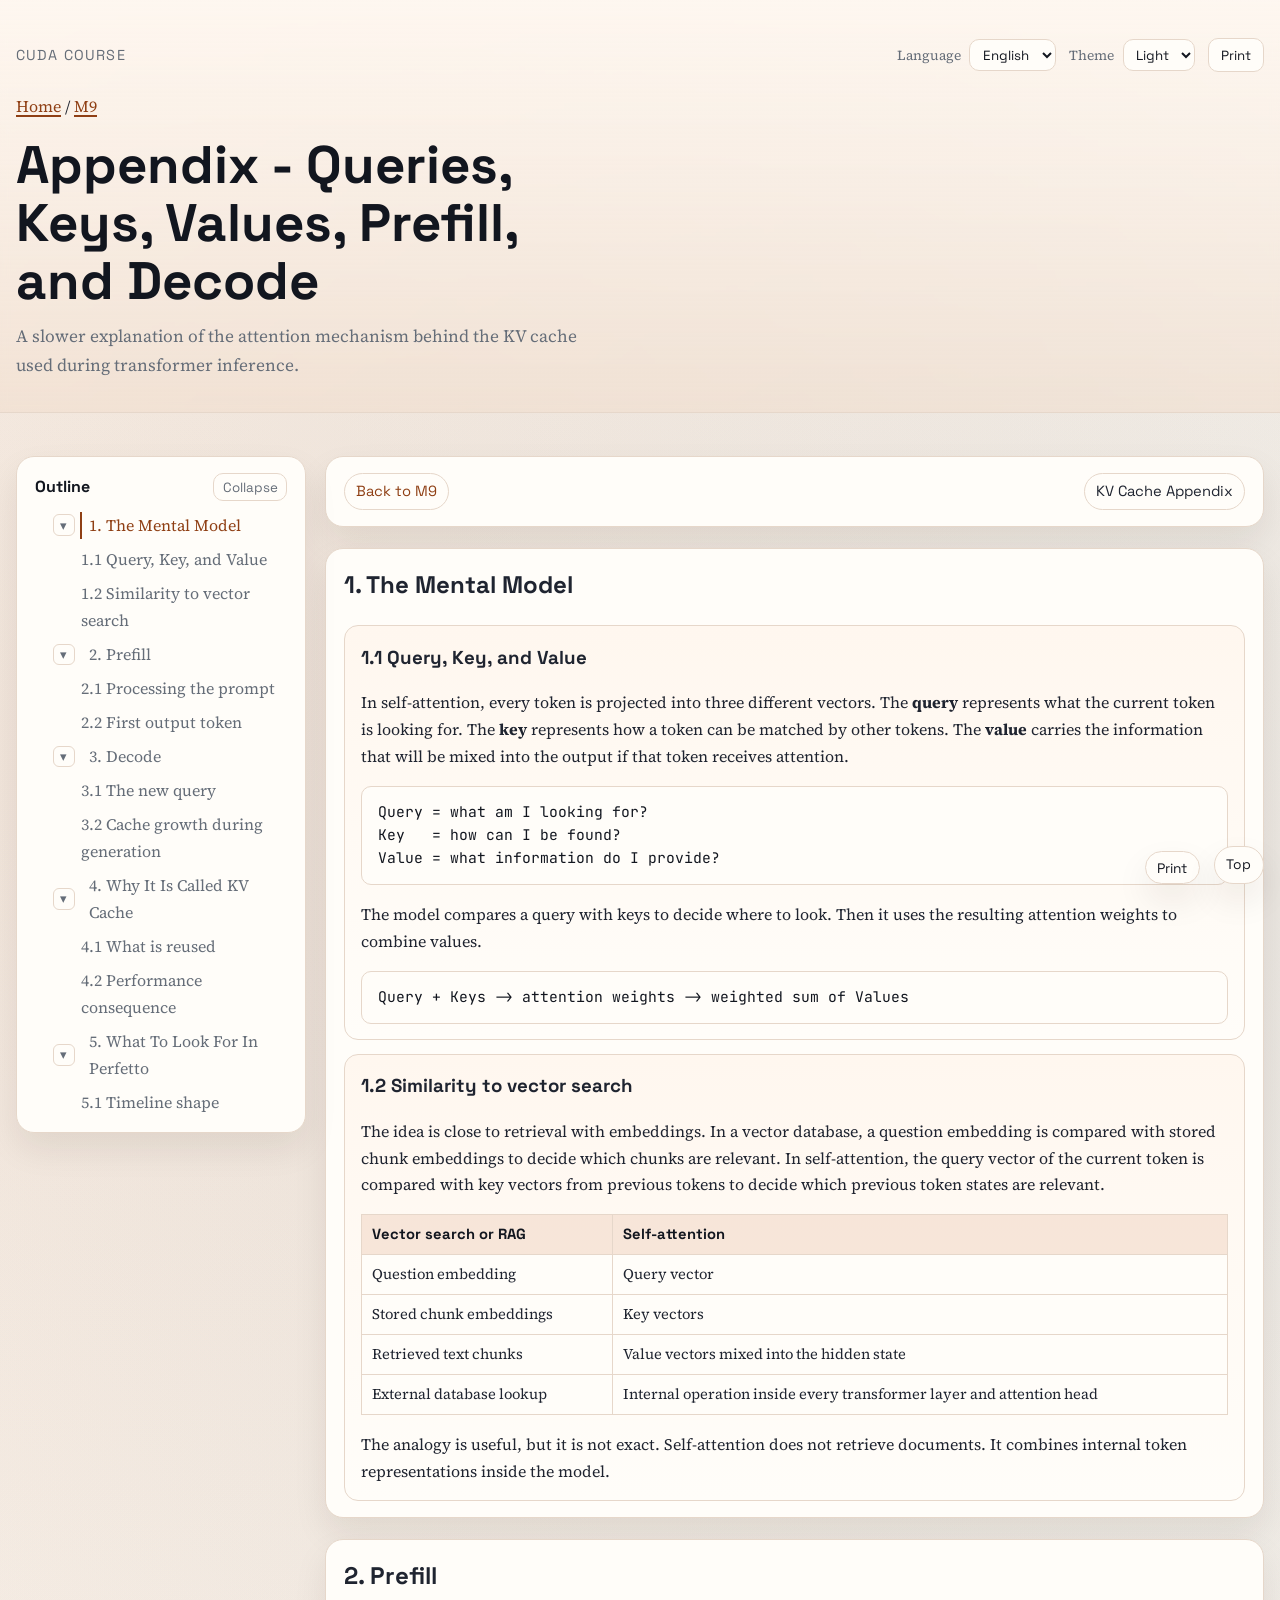
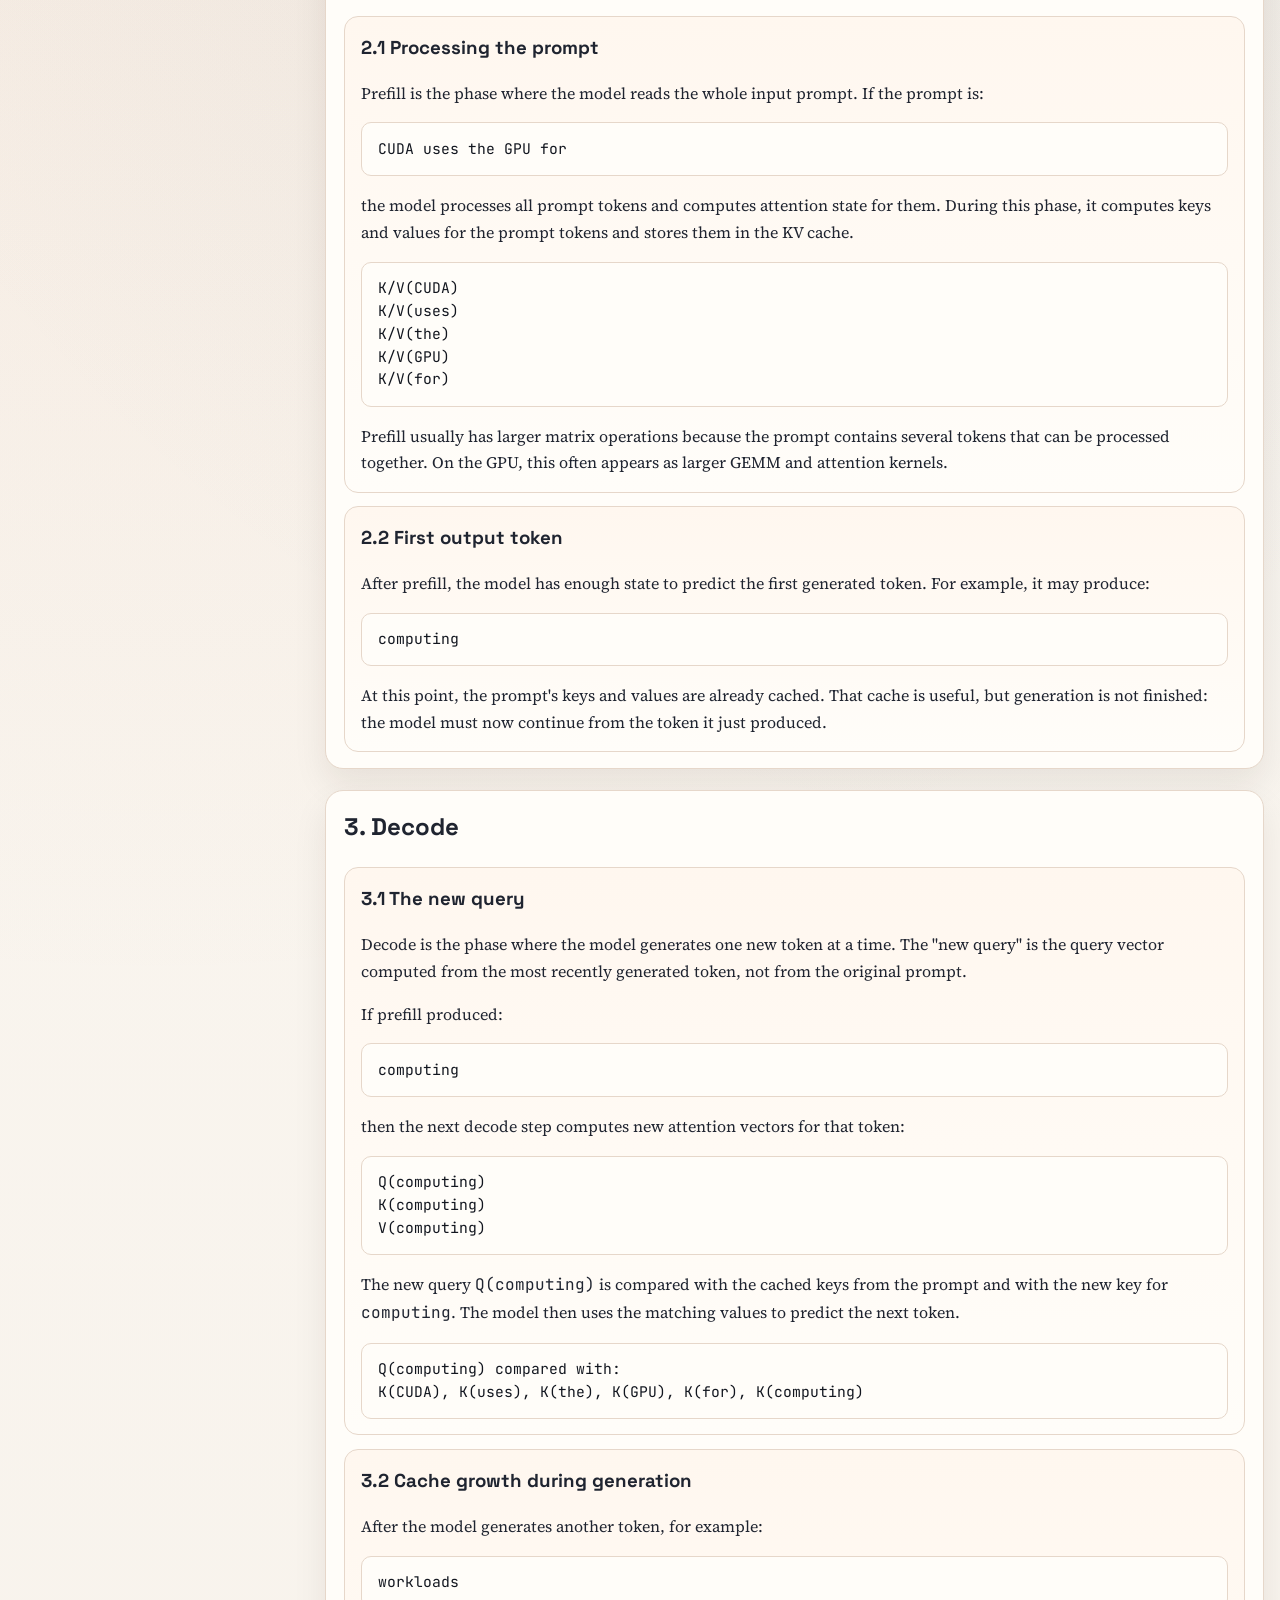
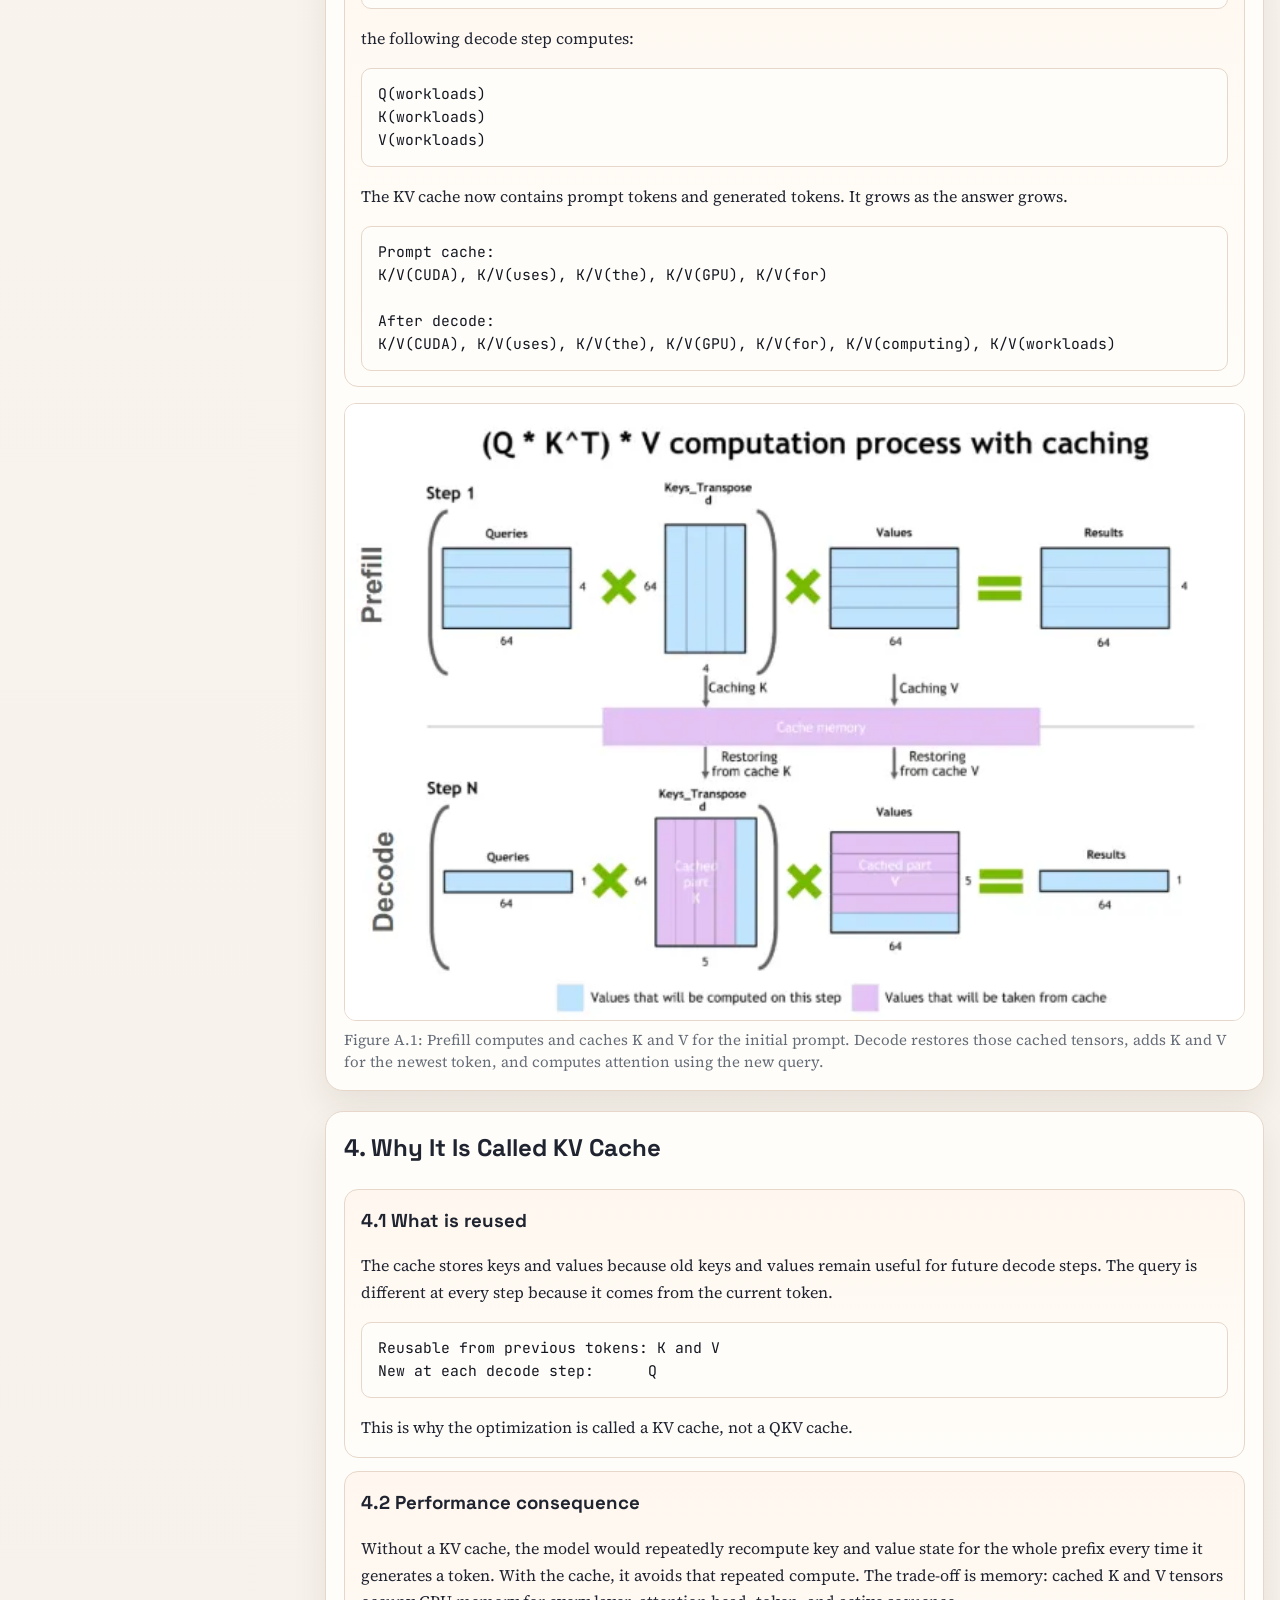
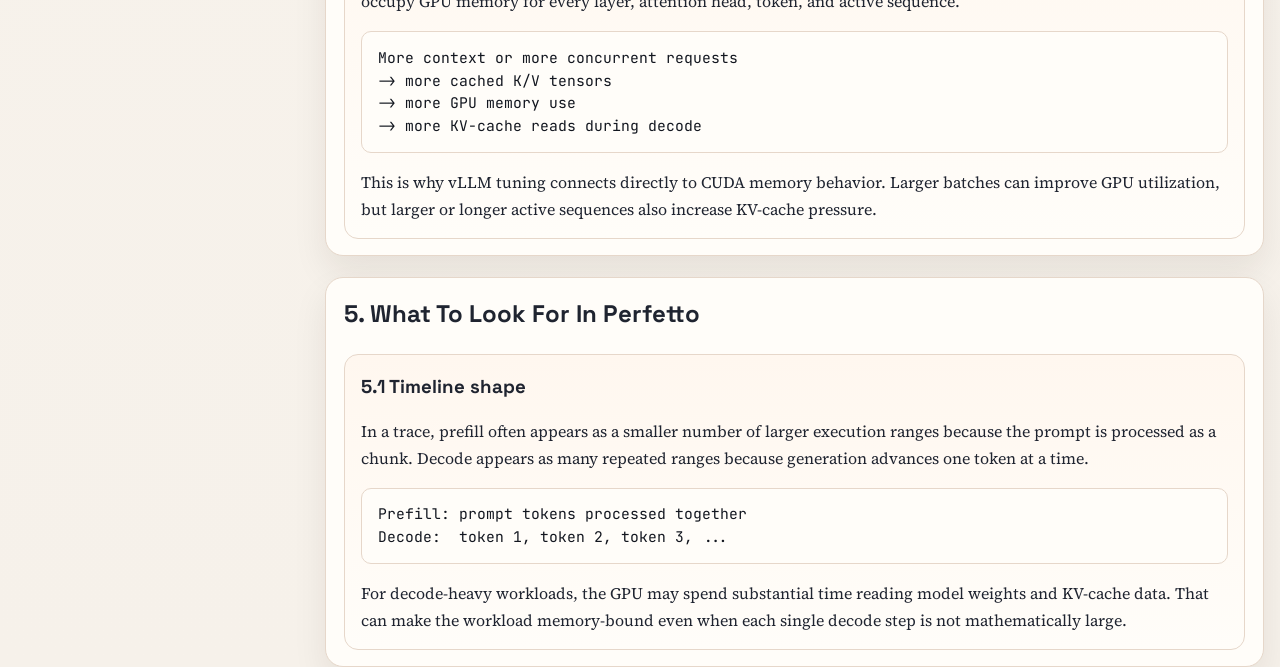
==== site/appendices/kv-cache.html @ 832a28fa "Expand CUDA course vLLM cost and profiling exercises" ====
<!DOCTYPE html>
<html lang="en">
<head>
  <meta charset="utf-8">
  <meta name="viewport" content="width=device-width, initial-scale=1">
  <title>Appendix - Queries, Keys, Values, Prefill, and Decode</title>
  <link rel="preconnect" href="https://fonts.googleapis.com">
  <link rel="preconnect" href="https://fonts.gstatic.com" crossorigin>
  <link href="https://fonts.googleapis.com/css2?family=JetBrains+Mono:wght@400;600&family=Space+Grotesk:wght@400;500;700&family=Source+Serif+4:opsz,wght@8..60,400;8..60,600&display=swap" rel="stylesheet">
  <link rel="stylesheet" href="../assets/css/site.css">
  <script defer src="../assets/js/site.js"></script>
</head>
<body id="top" data-page-lang="en">
  <div id="google_translate_element" class="translate-host" aria-hidden="true"></div>
  <header class="site-header">
    <div class="shell">
      <section class="hero">
        <p><a href="../index.html">Home</a> / <a href="../chapters/chapter-09.html">M9</a></p>
        <h1>Appendix - Queries, Keys, Values, Prefill, and Decode</h1>
        <p class="hero-copy">A slower explanation of the attention mechanism behind the KV cache used during transformer inference.</p>
      </section>
    </div>
  </header>
  <main class="shell module-layout">
    <aside class="panel outline-panel" aria-label="Appendix outline"><nav id="outline-nav"></nav></aside>
    <article class="module-main">
      <section class="panel"><nav class="module-nav" aria-label="Appendix navigation"><a href="../chapters/chapter-09.html">Back to M9</a><span>KV Cache Appendix</span></nav></section>

      <section class="panel">
        <h2>1. The Mental Model</h2>
        <article class="subtopic"><h3>1.1 Query, Key, and Value</h3><p>In self-attention, every token is projected into three different vectors. The <strong>query</strong> represents what the current token is looking for. The <strong>key</strong> represents how a token can be matched by other tokens. The <strong>value</strong> carries the information that will be mixed into the output if that token receives attention.</p><pre class="code-listing"><code>Query = what am I looking for?
Key   = how can I be found?
Value = what information do I provide?</code></pre><p>The model compares a query with keys to decide where to look. Then it uses the resulting attention weights to combine values.</p><pre class="code-listing"><code>Query + Keys -> attention weights -> weighted sum of Values</code></pre></article>

        <article class="subtopic"><h3>1.2 Similarity to vector search</h3><p>The idea is close to retrieval with embeddings. In a vector database, a question embedding is compared with stored chunk embeddings to decide which chunks are relevant. In self-attention, the query vector of the current token is compared with key vectors from previous tokens to decide which previous token states are relevant.</p><div class="table-scroll"><table class="data-table"><thead><tr><th>Vector search or RAG</th><th>Self-attention</th></tr></thead><tbody><tr><td>Question embedding</td><td>Query vector</td></tr><tr><td>Stored chunk embeddings</td><td>Key vectors</td></tr><tr><td>Retrieved text chunks</td><td>Value vectors mixed into the hidden state</td></tr><tr><td>External database lookup</td><td>Internal operation inside every transformer layer and attention head</td></tr></tbody></table></div><p>The analogy is useful, but it is not exact. Self-attention does not retrieve documents. It combines internal token representations inside the model.</p></article>
      </section>

      <section class="panel">
        <h2>2. Prefill</h2>
        <article class="subtopic"><h3>2.1 Processing the prompt</h3><p>Prefill is the phase where the model reads the whole input prompt. If the prompt is:</p><pre class="code-listing"><code>CUDA uses the GPU for</code></pre><p>the model processes all prompt tokens and computes attention state for them. During this phase, it computes keys and values for the prompt tokens and stores them in the KV cache.</p><pre class="code-listing"><code>K/V(CUDA)
K/V(uses)
K/V(the)
K/V(GPU)
K/V(for)</code></pre><p>Prefill usually has larger matrix operations because the prompt contains several tokens that can be processed together. On the GPU, this often appears as larger GEMM and attention kernels.</p></article>

        <article class="subtopic"><h3>2.2 First output token</h3><p>After prefill, the model has enough state to predict the first generated token. For example, it may produce:</p><pre class="code-listing"><code>computing</code></pre><p>At this point, the prompt's keys and values are already cached. That cache is useful, but generation is not finished: the model must now continue from the token it just produced.</p></article>
      </section>

      <section class="panel">
        <h2>3. Decode</h2>
        <article class="subtopic"><h3>3.1 The new query</h3><p>Decode is the phase where the model generates one new token at a time. The "new query" is the query vector computed from the most recently generated token, not from the original prompt.</p><p>If prefill produced:</p><pre class="code-listing"><code>computing</code></pre><p>then the next decode step computes new attention vectors for that token:</p><pre class="code-listing"><code>Q(computing)
K(computing)
V(computing)</code></pre><p>The new query <code>Q(computing)</code> is compared with the cached keys from the prompt and with the new key for <code>computing</code>. The model then uses the matching values to predict the next token.</p><pre class="code-listing"><code>Q(computing) compared with:
K(CUDA), K(uses), K(the), K(GPU), K(for), K(computing)</code></pre></article>

        <article class="subtopic"><h3>3.2 Cache growth during generation</h3><p>After the model generates another token, for example:</p><pre class="code-listing"><code>workloads</code></pre><p>the following decode step computes:</p><pre class="code-listing"><code>Q(workloads)
K(workloads)
V(workloads)</code></pre><p>The KV cache now contains prompt tokens and generated tokens. It grows as the answer grows.</p><pre class="code-listing"><code>Prompt cache:
K/V(CUDA), K/V(uses), K/V(the), K/V(GPU), K/V(for)

After decode:
K/V(CUDA), K/V(uses), K/V(the), K/V(GPU), K/V(for), K/V(computing), K/V(workloads)</code></pre></article>

        <figure class="module-figure" data-zoomable><img src="../assets/images/m9-kv-cache-prefill-decode.webp" alt="Diagram comparing attention computation with KV caching during prefill and decode. Prefill computes full query, key, and value tensors and stores K and V in cache memory; decode restores cached K and V and computes attention for one new query token."><figcaption>Figure A.1: Prefill computes and caches K and V for the initial prompt. Decode restores those cached tensors, adds K and V for the newest token, and computes attention using the new query.</figcaption></figure>
      </section>

      <section class="panel">
        <h2>4. Why It Is Called KV Cache</h2>
        <article class="subtopic"><h3>4.1 What is reused</h3><p>The cache stores keys and values because old keys and values remain useful for future decode steps. The query is different at every step because it comes from the current token.</p><pre class="code-listing"><code>Reusable from previous tokens: K and V
New at each decode step:      Q</code></pre><p>This is why the optimization is called a KV cache, not a QKV cache.</p></article>

        <article class="subtopic"><h3>4.2 Performance consequence</h3><p>Without a KV cache, the model would repeatedly recompute key and value state for the whole prefix every time it generates a token. With the cache, it avoids that repeated compute. The trade-off is memory: cached K and V tensors occupy GPU memory for every layer, attention head, token, and active sequence.</p><pre class="code-listing"><code>More context or more concurrent requests
-> more cached K/V tensors
-> more GPU memory use
-> more KV-cache reads during decode</code></pre><p>This is why vLLM tuning connects directly to CUDA memory behavior. Larger batches can improve GPU utilization, but larger or longer active sequences also increase KV-cache pressure.</p></article>
      </section>

      <section class="panel">
        <h2>5. What To Look For In Perfetto</h2>
        <article class="subtopic"><h3>5.1 Timeline shape</h3><p>In a trace, prefill often appears as a smaller number of larger execution ranges because the prompt is processed as a chunk. Decode appears as many repeated ranges because generation advances one token at a time.</p><pre class="code-listing"><code>Prefill: prompt tokens processed together
Decode:  token 1, token 2, token 3, ...</code></pre><p>For decode-heavy workloads, the GPU may spend substantial time reading model weights and KV-cache data. That can make the workload memory-bound even when each single decode step is not mathematically large.</p></article>
      </section>
    </article>
  </main>
  <script src="//translate.google.com/translate_a/element.js?cb=googleTranslateElementInit"></script>
</body>
</html>
---- site/assets/css/site.css ----
:root {
  --bg: #f6f1ea;
  --surface: #fffdf9;
  --surface-strong: #fff7ef;
  --text: #1f2430;
  --muted: #656d78;
  --accent: #b8541c;
  --accent-strong: #8f3f14;
  --accent-soft: rgba(184, 84, 28, 0.12);
  --line: #e6d7ca;
  --ink: #12161f;
  --shadow: 0 16px 34px rgba(33, 25, 18, 0.08);
  --hero-a: rgba(255, 248, 241, 0.88);
  --hero-b: rgba(241, 221, 204, 0.52);
}

* {
  box-sizing: border-box;
}

html {
  scroll-behavior: smooth;
}

body {
  margin: 0;
  color: var(--text);
  background:
    radial-gradient(circle at 12% 14%, rgba(184, 84, 28, 0.1), transparent 38%),
    radial-gradient(circle at 88% 18%, rgba(48, 97, 124, 0.08), transparent 32%),
    linear-gradient(180deg, #fbf7f1 0%, var(--bg) 100%);
  font-family: "Source Serif 4", Georgia, serif;
  line-height: 1.68;
}

body[data-theme="dark"] {
  --bg: #16181d;
  --surface: #20242b;
  --surface-strong: #252b33;
  --text: #e8e0d6;
  --muted: #b6ab9f;
  --accent: #ff9a63;
  --accent-strong: #ffc49f;
  --accent-soft: rgba(255, 154, 99, 0.14);
  --line: #3c424d;
  --ink: #fff6ec;
  --shadow: 0 18px 34px rgba(0, 0, 0, 0.28);
  --hero-a: rgba(34, 38, 45, 0.92);
  --hero-b: rgba(23, 26, 31, 0.54);
}

h1,
h2,
h3,
h4,
.site-mark,
.agenda-number,
.agenda-text,
button,
select,
.module-nav,
.top-link {
  font-family: "Space Grotesk", "Segoe UI", sans-serif;
}

a {
  color: var(--accent-strong);
  text-decoration-thickness: 2px;
  text-underline-offset: 3px;
}

a:hover,
a:focus-visible {
  color: var(--accent);
}

code,
pre {
  font-family: "JetBrains Mono", "SFMono-Regular", Consolas, monospace;
}

.code-listing {
  margin: 0.85rem 0 0;
  padding: 0.9rem 1rem;
  overflow-x: auto;
  border: 1px solid var(--line);
  border-radius: 10px;
  background: var(--surface);
  color: var(--ink);
  font-size: 0.92rem;
  line-height: 1.55;
}

.shell {
  width: min(1280px, calc(100% - 2rem));
  margin: 0 auto;
}

.translate-host {
  position: absolute;
  width: 1px;
  height: 1px;
  overflow: hidden;
  clip-path: inset(50%);
}

.goog-te-banner-frame.skiptranslate,
body > .skiptranslate {
  display: none !important;
}

body {
  top: 0 !important;
}

.site-header {
  padding: 2.4rem 0 2rem;
  border-bottom: 1px solid var(--line);
  background: linear-gradient(180deg, var(--hero-a), var(--hero-b));
  backdrop-filter: blur(4px);
}

.header-top {
  display: flex;
  justify-content: space-between;
  gap: 1rem;
  align-items: center;
  flex-wrap: wrap;
}

.header-controls {
  display: flex;
  gap: 0.8rem;
  flex-wrap: wrap;
  align-items: center;
}

.site-mark {
  margin: 0;
  font-size: 0.9rem;
  letter-spacing: 0.08em;
  text-transform: uppercase;
  color: var(--muted);
}

.lang-switch,
.theme-switch {
  display: inline-flex;
  align-items: center;
  gap: 0.55rem;
  font-size: 0.86rem;
  color: var(--muted);
}

.lang-switch select,
.theme-switch select {
  border: 1px solid var(--line);
  border-radius: 10px;
  padding: 0.35rem 0.55rem;
  color: var(--ink);
  background: var(--surface);
}

.hero {
  margin-top: 1.35rem;
  max-width: 74ch;
}

.hero h1 {
  margin: 0 0 0.7rem;
  line-height: 1.1;
  color: var(--ink);
  font-size: clamp(2.1rem, 5vw, 3.3rem);
}

.hero-copy {
  margin: 0;
  font-size: 1.08rem;
  color: var(--muted);
}

.section-head {
  margin-top: 1.8rem;
}

.section-head h2,
.panel h2,
.panel h3 {
  margin-top: 0;
}

.section-sub {
  margin: 0.35rem 0 0;
  color: var(--muted);
}

.agenda-list {
  list-style: none;
  padding: 0;
  margin: 1rem 0 0;
}

.agenda-item + .agenda-item {
  margin-top: 0.8rem;
}

.agenda-link {
  display: grid;
  grid-template-columns: 72px 1fr;
  gap: 1rem;
  text-decoration: none;
  color: inherit;
  background: var(--surface);
  border: 1px solid var(--line);
  border-radius: 18px;
  padding: 1rem 1rem 1rem 0.9rem;
  box-shadow: var(--shadow);
  transition: transform 0.2s ease, border-color 0.2s ease, box-shadow 0.2s ease;
}

.agenda-link:hover,
.agenda-link:focus-visible {
  transform: translateY(-2px);
  border-color: rgba(184, 84, 28, 0.35);
  box-shadow: 0 18px 38px rgba(33, 25, 18, 0.12);
}

.agenda-number {
  align-self: start;
  justify-self: center;
  font-weight: 700;
  font-size: 1.05rem;
  color: #fff;
  background: linear-gradient(160deg, var(--accent), var(--accent-strong));
  border-radius: 12px;
  width: 54px;
  text-align: center;
  padding: 0.55rem 0;
}

.agenda-text {
  display: block;
  font-size: 1.08rem;
  color: var(--ink);
  margin-bottom: 0.25rem;
}

.agenda-teaser {
  color: var(--muted);
}

.panel {
  margin-top: 1.3rem;
  background: var(--surface);
  border: 1px solid var(--line);
  border-radius: 18px;
  padding: 1rem 1.1rem;
  box-shadow: var(--shadow);
}

.subtopic {
  margin-top: 0.85rem;
  padding: 0.95rem 1rem;
  border: 1px solid var(--line);
  border-radius: 14px;
  background: linear-gradient(180deg, var(--surface-strong), var(--surface));
}

.subtopic h3 {
  margin-bottom: 0.35rem;
}

.subtopic p:last-child,
.subtopic ul:last-child {
  margin-bottom: 0;
}

.info-grid,
.split-panel,
.reference-grid {
  display: grid;
  gap: 1rem;
  grid-template-columns: repeat(2, minmax(0, 1fr));
}

.meta-list,
.panel ul {
  margin: 0.45rem 0 0;
  padding-left: 1.15rem;
}

.pill-row {
  display: flex;
  gap: 0.6rem;
  flex-wrap: wrap;
  margin-top: 0.85rem;
}

.pill {
  display: inline-flex;
  align-items: center;
  border: 1px solid var(--line);
  background: var(--surface-strong);
  border-radius: 999px;
  padding: 0.35rem 0.7rem;
  font-size: 0.9rem;
  color: var(--muted);
}

.module-layout {
  display: grid;
  gap: 1.2rem;
  grid-template-columns: 290px minmax(0, 1fr);
  margin-top: 1.4rem;
}

.outline-panel {
  position: sticky;
  top: 0.9rem;
  align-self: start;
  max-height: calc(100vh - 1.8rem);
  overflow: auto;
}

.outline-head {
  display: flex;
  align-items: center;
  justify-content: space-between;
  gap: 0.5rem;
  margin-bottom: 0.65rem;
}

.outline-title {
  margin: 0;
  font-size: 1rem;
  color: var(--ink);
}

.outline-collapse {
  border: 1px solid var(--line);
  background: var(--surface);
  color: var(--muted);
  border-radius: 10px;
  padding: 0.3rem 0.55rem;
  cursor: pointer;
}

.outline-panel[data-collapsed="true"] #outline-nav {
  display: none;
}

.outline-list {
  list-style: none;
  padding: 0;
  margin: 0;
}

.outline-list li + li {
  margin-top: 0.45rem;
}

.outline-item-row {
  display: flex;
  align-items: center;
  gap: 0.35rem;
}

.outline-toggle,
.outline-toggle-spacer {
  width: 1.35rem;
  height: 1.35rem;
  flex: 0 0 auto;
}

.outline-toggle {
  border: 1px solid var(--line);
  background: var(--surface);
  color: var(--muted);
  border-radius: 6px;
  line-height: 1;
  display: inline-grid;
  place-items: center;
  cursor: pointer;
  padding: 0;
}

.outline-toggle:hover,
.outline-toggle:focus-visible,
.outline-collapse:hover,
.outline-collapse:focus-visible {
  color: var(--accent-strong);
  border-color: var(--accent);
}

.outline-list a {
  text-decoration: none;
  color: var(--muted);
  border-left: 2px solid transparent;
  padding-left: 0.45rem;
  display: inline-block;
}

.outline-list a.active {
  color: var(--accent-strong);
  border-left-color: var(--accent-strong);
}

.outline-sublist {
  margin-left: 1.7rem;
  margin-top: 0.35rem;
}

.module-nav {
  display: flex;
  justify-content: space-between;
  gap: 0.8rem;
  flex-wrap: wrap;
  font-size: 0.92rem;
}

.module-nav a,
.module-nav span {
  border: 1px solid var(--line);
  border-radius: 999px;
  padding: 0.34rem 0.7rem;
  text-decoration: none;
}

.callout {
  padding: 0.95rem 1rem;
  border-left: 4px solid var(--accent);
  background: var(--accent-soft);
  border-radius: 0 14px 14px 0;
  margin-top: 0.8rem;
}

.callout-grid {
  display: grid;
  gap: 0.85rem;
  grid-template-columns: repeat(2, minmax(0, 1fr));
  margin-top: 0.85rem;
}

.callout-grid .callout {
  margin-top: 0;
}

.table-scroll {
  overflow-x: auto;
  margin-top: 0.9rem;
}

.data-table {
  width: 100%;
  min-width: 760px;
  border-collapse: collapse;
  font-size: 0.92rem;
  line-height: 1.45;
}

.vllm-cuda-map {
  min-width: 1080px;
}

.vllm-cuda-map th:first-child,
.vllm-cuda-map td:first-child {
  width: 32%;
}

.vllm-cuda-map th:nth-child(2),
.vllm-cuda-map td:nth-child(2) {
  width: 68%;
}

.data-table th,
.data-table td {
  border: 1px solid var(--line);
  padding: 0.55rem 0.65rem;
  text-align: left;
  vertical-align: top;
}

.data-table th {
  background: var(--accent-soft);
  color: var(--ink);
  font-family: "Space Grotesk", "Segoe UI", sans-serif;
  font-weight: 700;
}

.data-table td {
  background: var(--surface);
}

figure[data-zoomable],
.module-figure {
  margin: 1rem 0 0;
  max-width: 100%;
  overflow: hidden;
}

figure[data-zoomable] img,
.module-figure img {
  display: block;
  width: 100%;
  max-width: 100%;
  height: auto;
  box-sizing: border-box;
  border: 1px solid var(--line);
  border-radius: 12px;
  background: var(--surface);
  cursor: zoom-in;
}

figure[data-zoomable] figcaption,
.module-figure figcaption {
  margin-top: 0.45rem;
  color: var(--muted);
  font-size: 0.94rem;
  line-height: 1.5;
}

.exercise-list li + li,
.checklist li + li {
  margin-top: 0.45rem;
}

.footer-note {
  margin: 2rem auto;
  color: var(--muted);
  font-size: 0.95rem;
}

.print-btn {
  border: 1px solid var(--line);
  background: var(--surface);
  color: var(--ink);
  border-radius: 10px;
  padding: 0.45rem 0.75rem;
  cursor: pointer;
}

.print-btn-top {
  margin-left: auto;
}

.print-btn-bottom {
  margin-top: 1rem;
}

.top-link,
.print-fixed {
  position: fixed;
  bottom: 1rem;
  text-decoration: none;
  border-radius: 999px;
  border: 1px solid var(--line);
  background: var(--surface);
  color: var(--ink);
  padding: 0.4rem 0.72rem;
  font-size: 0.86rem;
  box-shadow: var(--shadow);
  z-index: 100;
}

.top-link {
  right: 1rem;
}

.print-fixed {
  right: 5rem;
  cursor: pointer;
}

.print-fixed:hover,
.top-link:hover {
  border-color: var(--accent);
  color: var(--accent-strong);
}

.figure-lightbox {
  position: fixed;
  inset: 0;
  display: grid;
  place-items: center;
  background: rgba(6, 8, 12, 0.84);
  padding: 1rem;
  z-index: 1000;
}

.figure-lightbox[hidden] {
  display: none;
}

.figure-lightbox-inner {
  max-width: min(1200px, 96vw);
  max-height: 96vh;
  display: grid;
  gap: 0.5rem;
  justify-items: center;
}

.figure-lightbox-image {
  max-width: 100%;
  max-height: calc(96vh - 4.5rem);
  border-radius: 12px;
  box-shadow: 0 20px 48px rgba(0, 0, 0, 0.38);
  cursor: zoom-out;
}

.figure-lightbox-caption {
  color: #f4ede4;
  text-align: center;
  max-width: 90ch;
}

@media (max-width: 920px) {
  .module-layout,
  .info-grid,
  .split-panel,
  .reference-grid,
  .callout-grid {
    grid-template-columns: 1fr;
  }

  .outline-panel {
    position: static;
    max-height: unset;
  }

  .top-link,
  .print-fixed {
    position: static;
    display: inline-block;
    margin: 1rem 0.5rem 0 0;
  }
}

@media print {
  @page {
    margin: 12mm;
  }

  .outline-panel,
  .top-link,
  .lang-switch,
  .theme-switch,
  .module-nav,
  .print-btn,
  .print-fixed {
    display: none !important;
  }

  .module-layout {
    grid-template-columns: 1fr;
  }

  .shell,
  .module-layout,
  .panel,
  .subtopic,
  figure[data-zoomable],
  .module-figure {
    width: 100% !important;
    max-width: 100% !important;
  }

  .shell {
    margin: 0;
  }

  figure[data-zoomable],
  .module-figure {
    overflow: visible;
    break-inside: avoid;
    page-break-inside: avoid;
  }

  figure[data-zoomable] img,
  .module-figure img {
    width: auto !important;
    max-width: 100% !important;
    max-height: 70vh;
    object-fit: contain;
  }

  .code-listing,
  .table-scroll {
    max-width: 100% !important;
    overflow: visible;
    white-space: pre-wrap;
    word-break: break-word;
  }

  .data-table {
    min-width: 0;
    font-size: 0.78rem;
  }

  body {
    background: #fff;
    color: #000;
  }

  .panel,
  .agenda-link,
  .subtopic {
    box-shadow: none;
    border-color: #d1d1d1;
  }
}
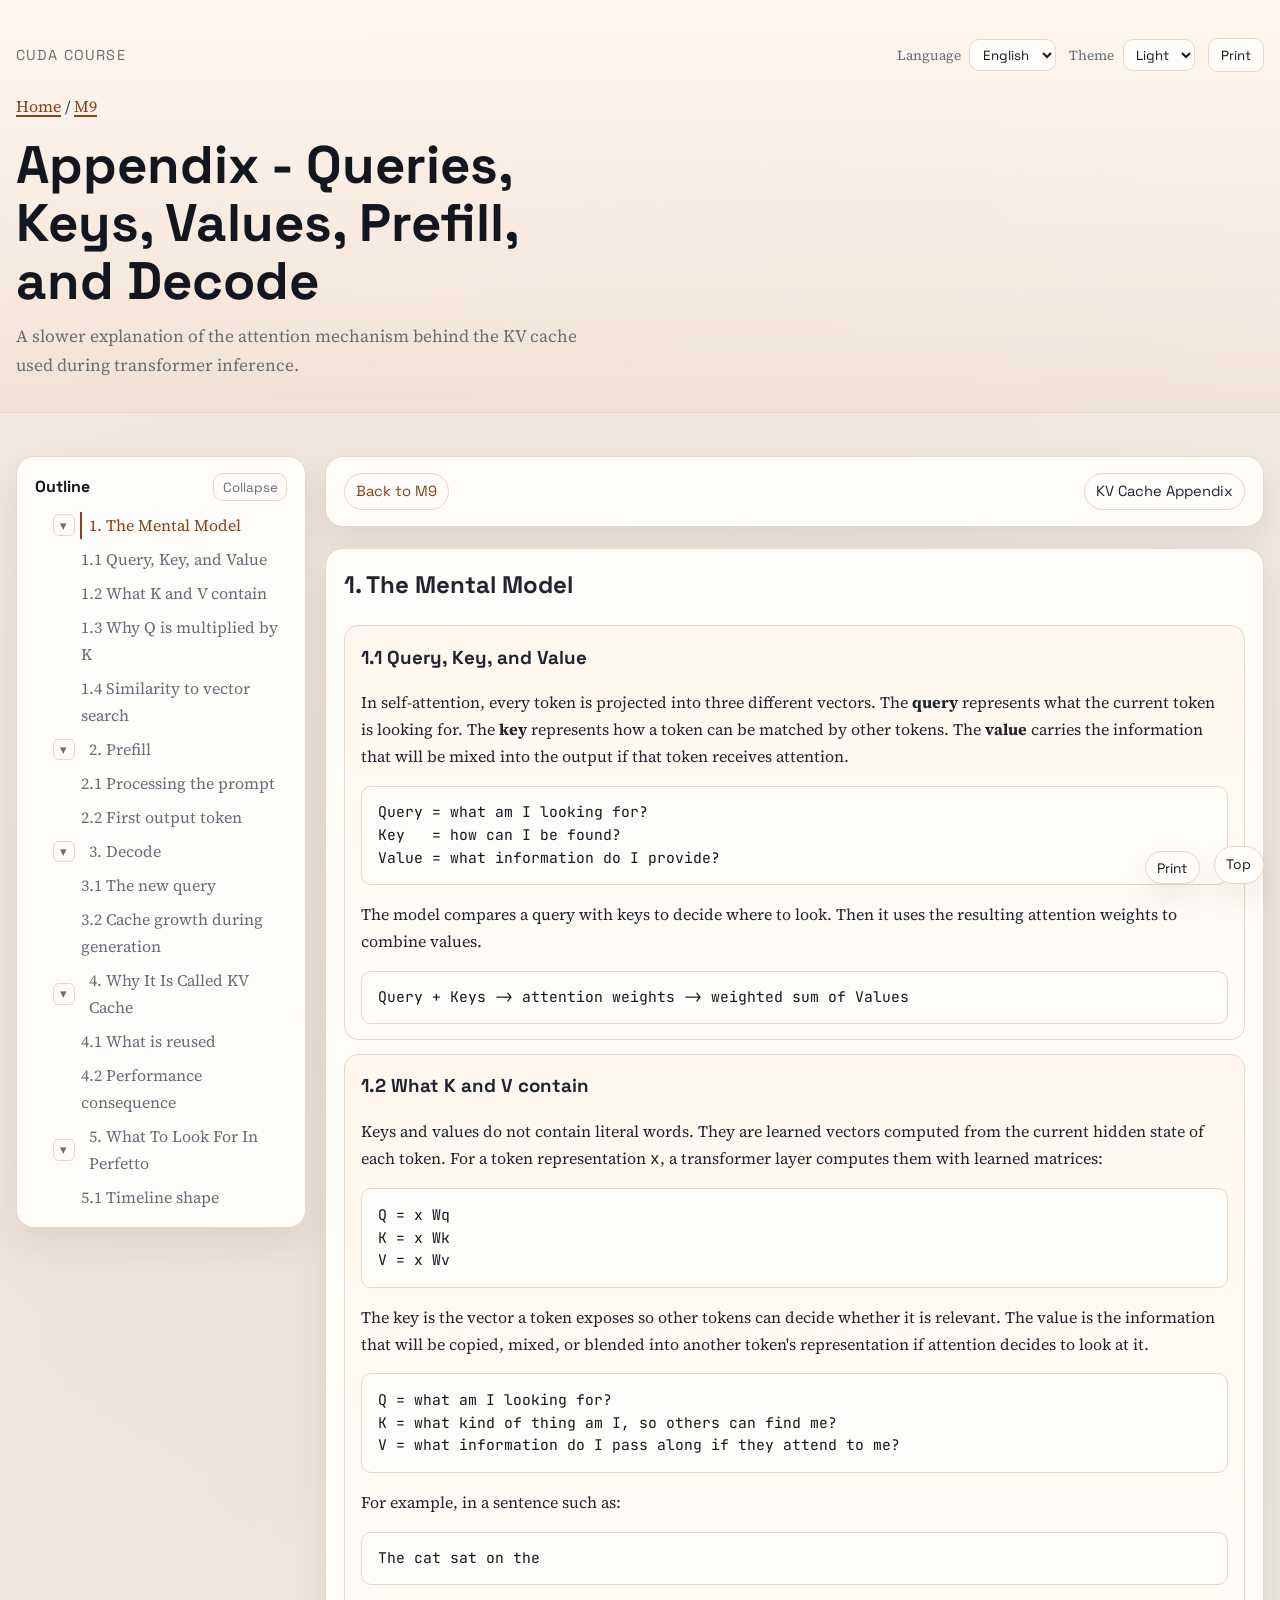
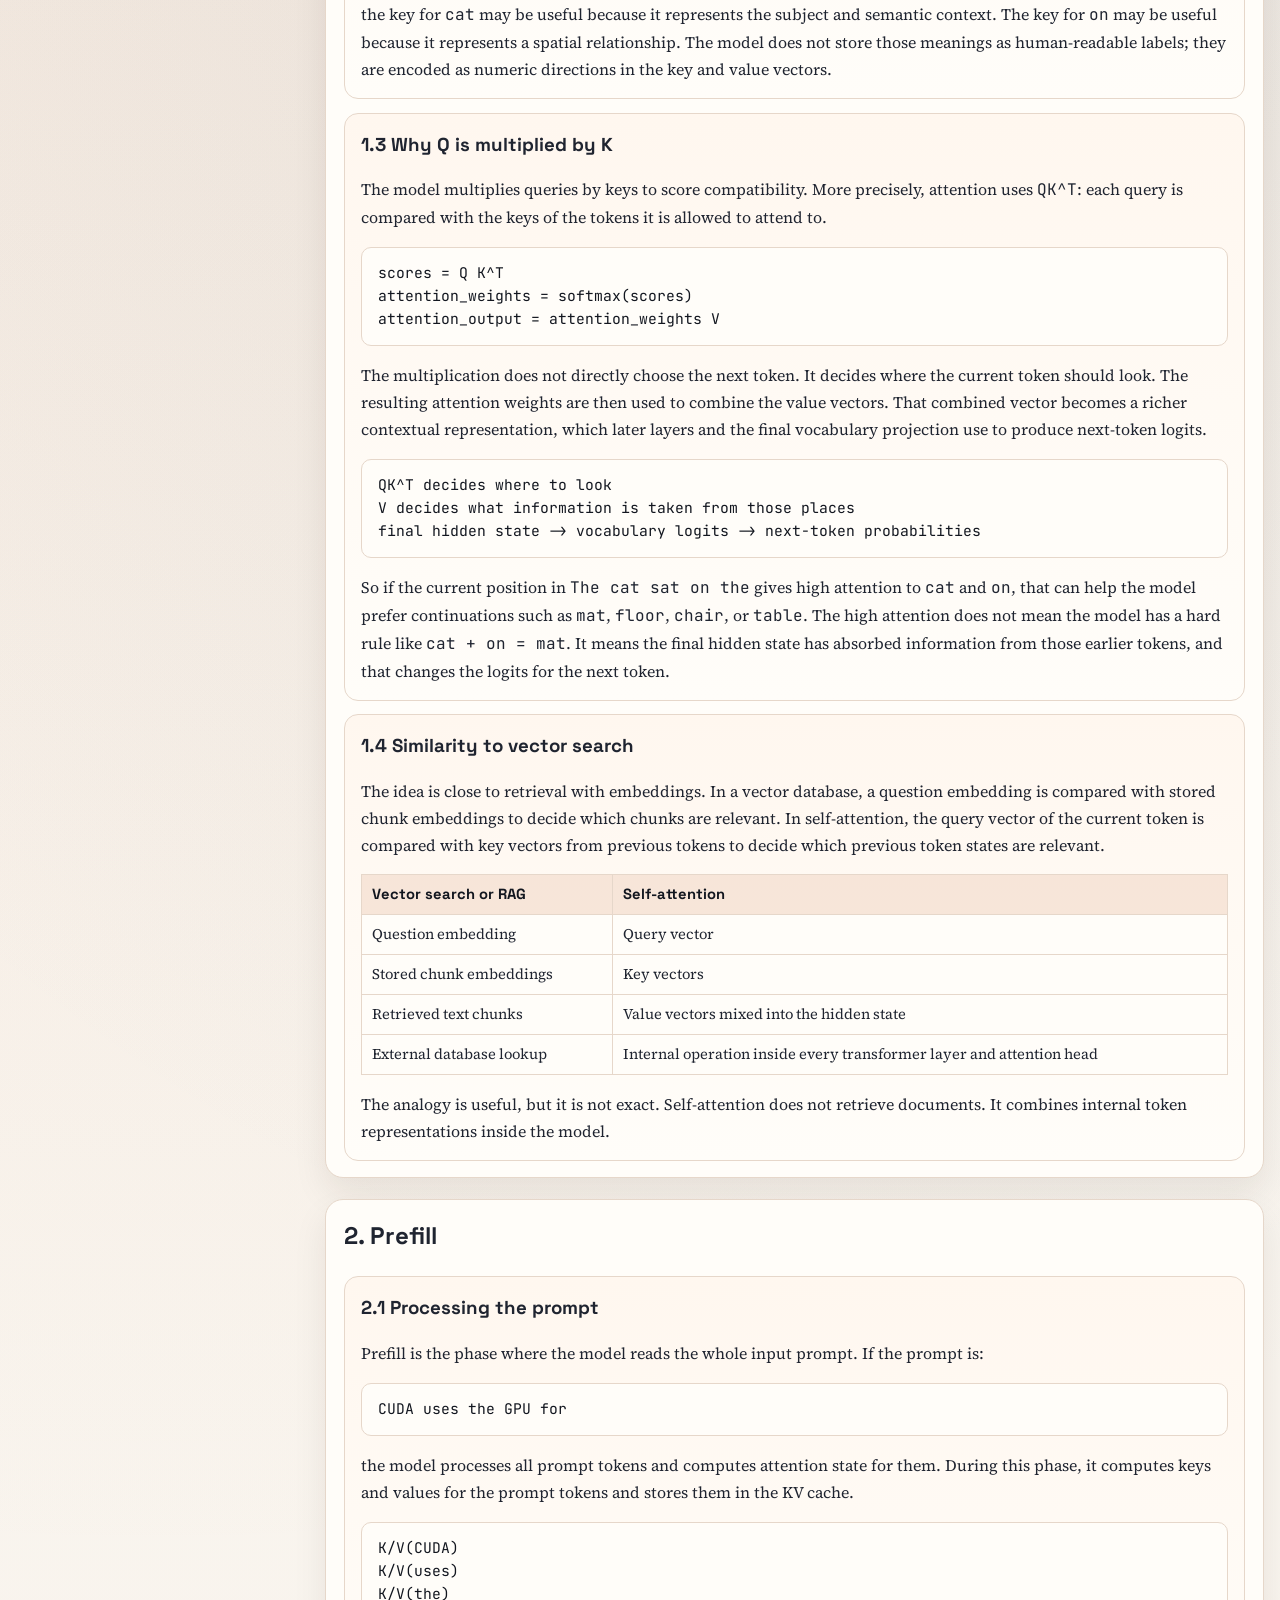
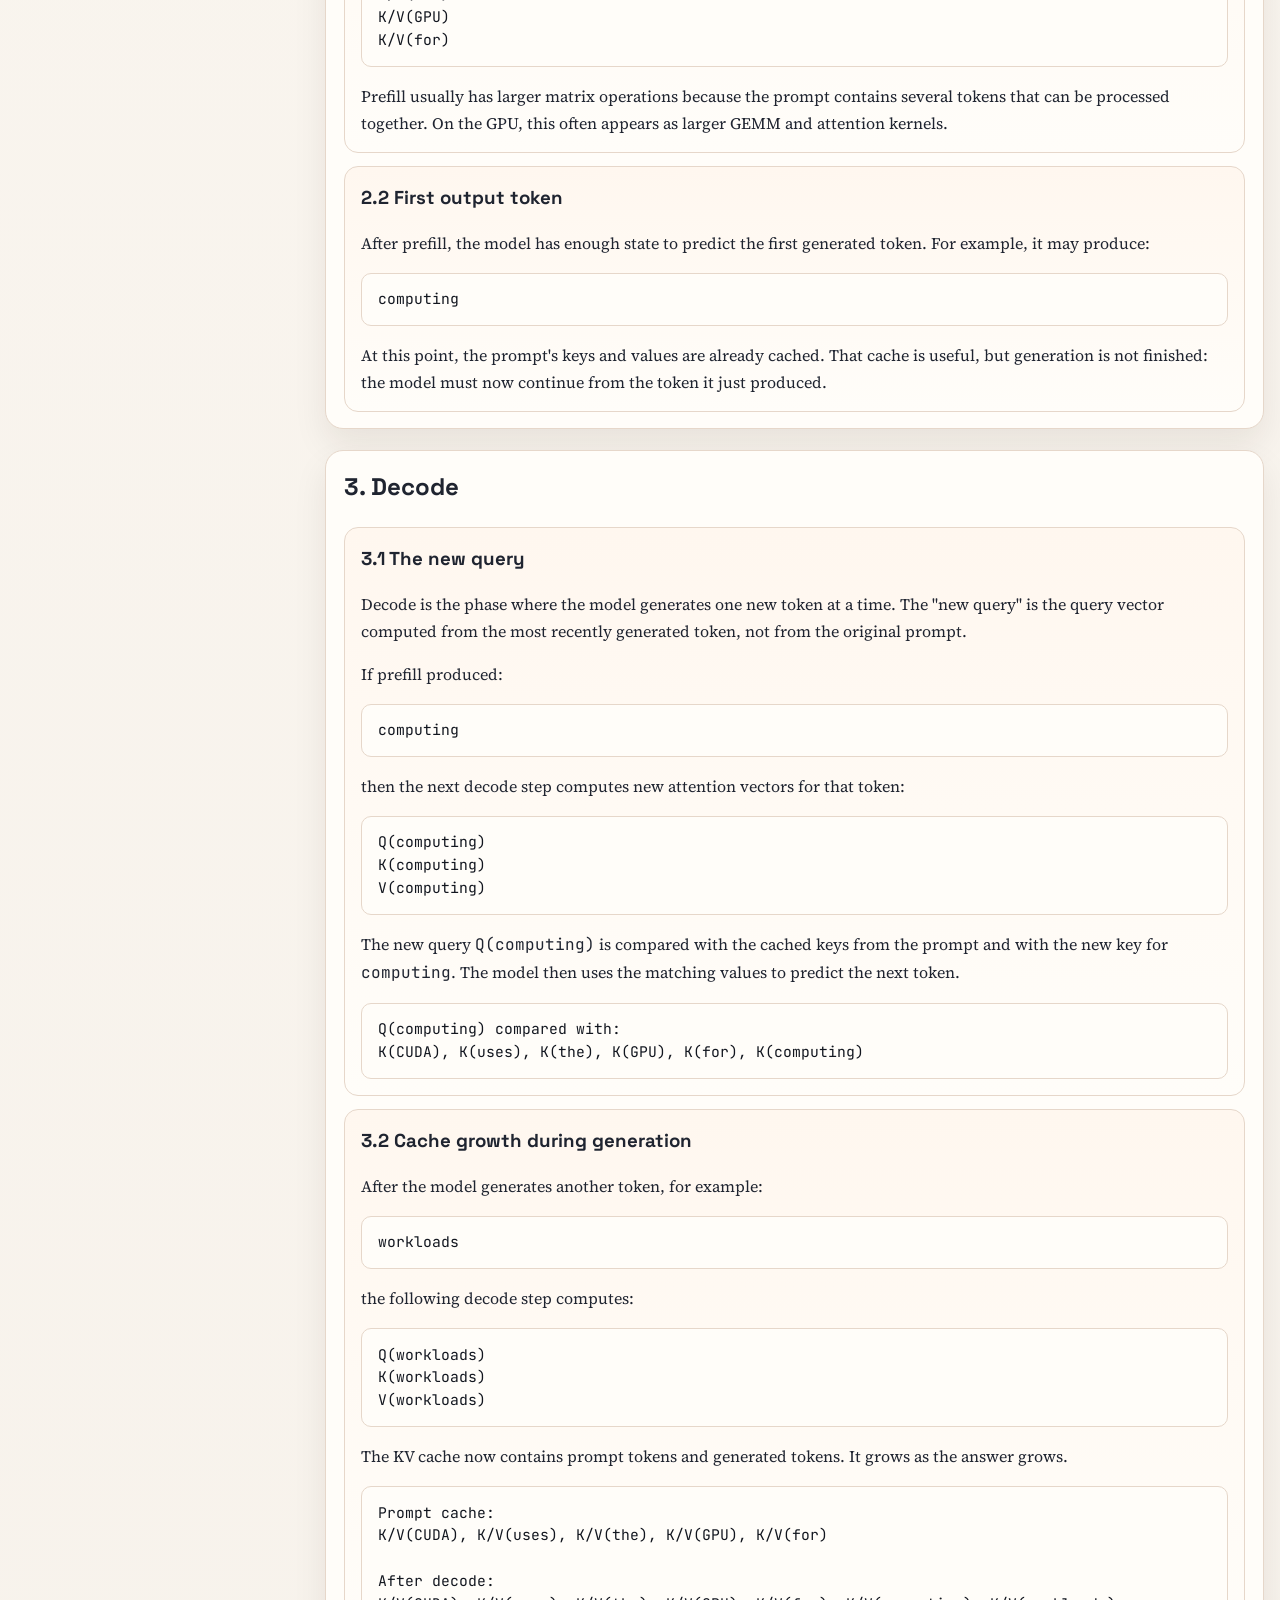
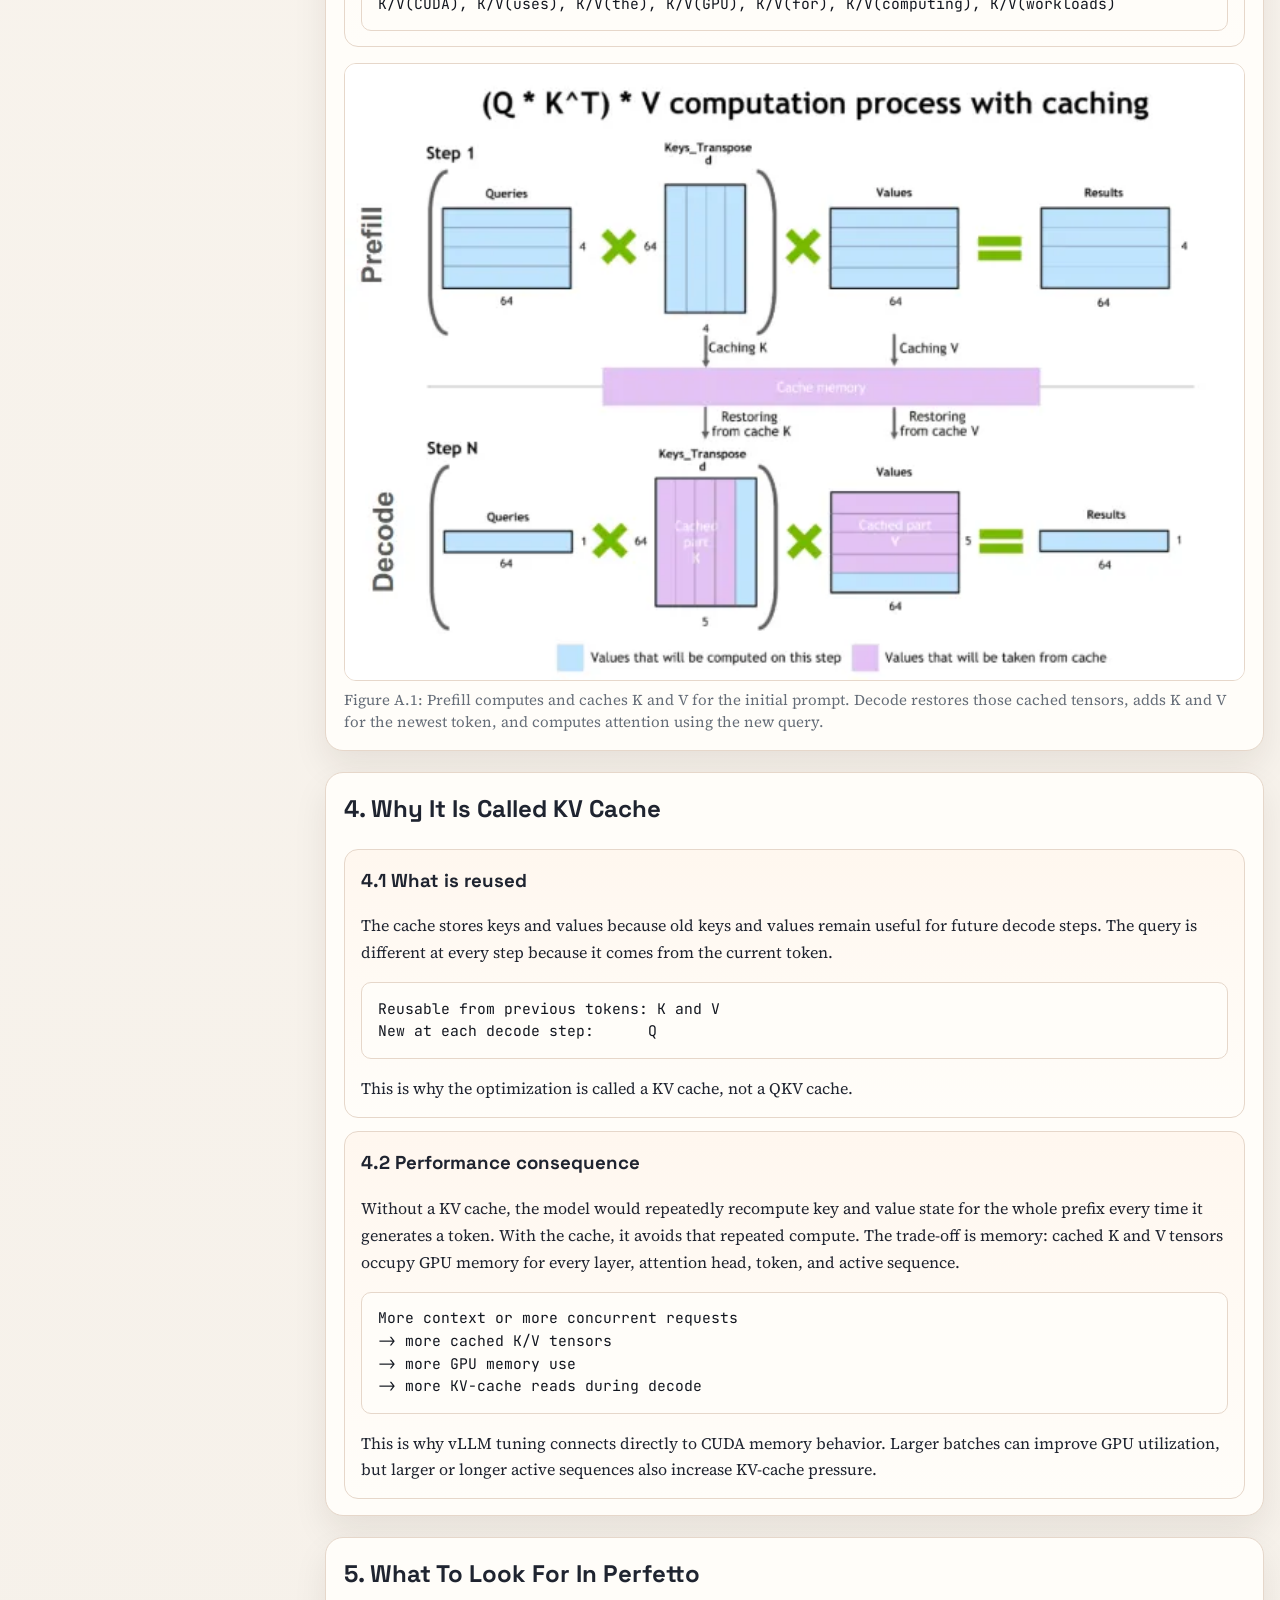
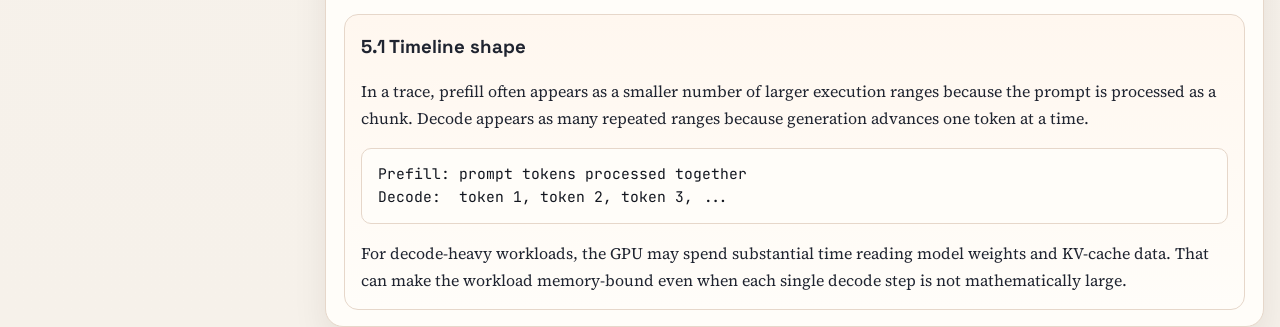
==== commit 5b49396f: "Expand KV cache attention explanation" ====
--- a/site/appendices/kv-cache.html
+++ b/site/appendices/kv-cache.html
@@ -32,7 +32,19 @@
 Key   = how can I be found?
 Value = what information do I provide?</code></pre><p>The model compares a query with keys to decide where to look. Then it uses the resulting attention weights to combine values.</p><pre class="code-listing"><code>Query + Keys -> attention weights -> weighted sum of Values</code></pre></article>
 
-        <article class="subtopic"><h3>1.2 Similarity to vector search</h3><p>The idea is close to retrieval with embeddings. In a vector database, a question embedding is compared with stored chunk embeddings to decide which chunks are relevant. In self-attention, the query vector of the current token is compared with key vectors from previous tokens to decide which previous token states are relevant.</p><div class="table-scroll"><table class="data-table"><thead><tr><th>Vector search or RAG</th><th>Self-attention</th></tr></thead><tbody><tr><td>Question embedding</td><td>Query vector</td></tr><tr><td>Stored chunk embeddings</td><td>Key vectors</td></tr><tr><td>Retrieved text chunks</td><td>Value vectors mixed into the hidden state</td></tr><tr><td>External database lookup</td><td>Internal operation inside every transformer layer and attention head</td></tr></tbody></table></div><p>The analogy is useful, but it is not exact. Self-attention does not retrieve documents. It combines internal token representations inside the model.</p></article>
+        <article class="subtopic"><h3>1.2 What K and V contain</h3><p>Keys and values do not contain literal words. They are learned vectors computed from the current hidden state of each token. For a token representation <code>x</code>, a transformer layer computes them with learned matrices:</p><pre class="code-listing"><code>Q = x Wq
+K = x Wk
+V = x Wv</code></pre><p>The key is the vector a token exposes so other tokens can decide whether it is relevant. The value is the information that will be copied, mixed, or blended into another token's representation if attention decides to look at it.</p><pre class="code-listing"><code>Q = what am I looking for?
+K = what kind of thing am I, so others can find me?
+V = what information do I pass along if they attend to me?</code></pre><p>For example, in a sentence such as:</p><pre class="code-listing"><code>The cat sat on the</code></pre><p>the key for <code>cat</code> may be useful because it represents the subject and semantic context. The key for <code>on</code> may be useful because it represents a spatial relationship. The model does not store those meanings as human-readable labels; they are encoded as numeric directions in the key and value vectors.</p></article>
+
+        <article class="subtopic"><h3>1.3 Why Q is multiplied by K</h3><p>The model multiplies queries by keys to score compatibility. More precisely, attention uses <code>QK^T</code>: each query is compared with the keys of the tokens it is allowed to attend to.</p><pre class="code-listing"><code>scores = Q K^T
+attention_weights = softmax(scores)
+attention_output = attention_weights V</code></pre><p>The multiplication does not directly choose the next token. It decides where the current token should look. The resulting attention weights are then used to combine the value vectors. That combined vector becomes a richer contextual representation, which later layers and the final vocabulary projection use to produce next-token logits.</p><pre class="code-listing"><code>QK^T decides where to look
+V decides what information is taken from those places
+final hidden state -> vocabulary logits -> next-token probabilities</code></pre><p>So if the current position in <code>The cat sat on the</code> gives high attention to <code>cat</code> and <code>on</code>, that can help the model prefer continuations such as <code>mat</code>, <code>floor</code>, <code>chair</code>, or <code>table</code>. The high attention does not mean the model has a hard rule like <code>cat + on = mat</code>. It means the final hidden state has absorbed information from those earlier tokens, and that changes the logits for the next token.</p></article>
+
+        <article class="subtopic"><h3>1.4 Similarity to vector search</h3><p>The idea is close to retrieval with embeddings. In a vector database, a question embedding is compared with stored chunk embeddings to decide which chunks are relevant. In self-attention, the query vector of the current token is compared with key vectors from previous tokens to decide which previous token states are relevant.</p><div class="table-scroll"><table class="data-table"><thead><tr><th>Vector search or RAG</th><th>Self-attention</th></tr></thead><tbody><tr><td>Question embedding</td><td>Query vector</td></tr><tr><td>Stored chunk embeddings</td><td>Key vectors</td></tr><tr><td>Retrieved text chunks</td><td>Value vectors mixed into the hidden state</td></tr><tr><td>External database lookup</td><td>Internal operation inside every transformer layer and attention head</td></tr></tbody></table></div><p>The analogy is useful, but it is not exact. Self-attention does not retrieve documents. It combines internal token representations inside the model.</p></article>
       </section>
 
       <section class="panel">
